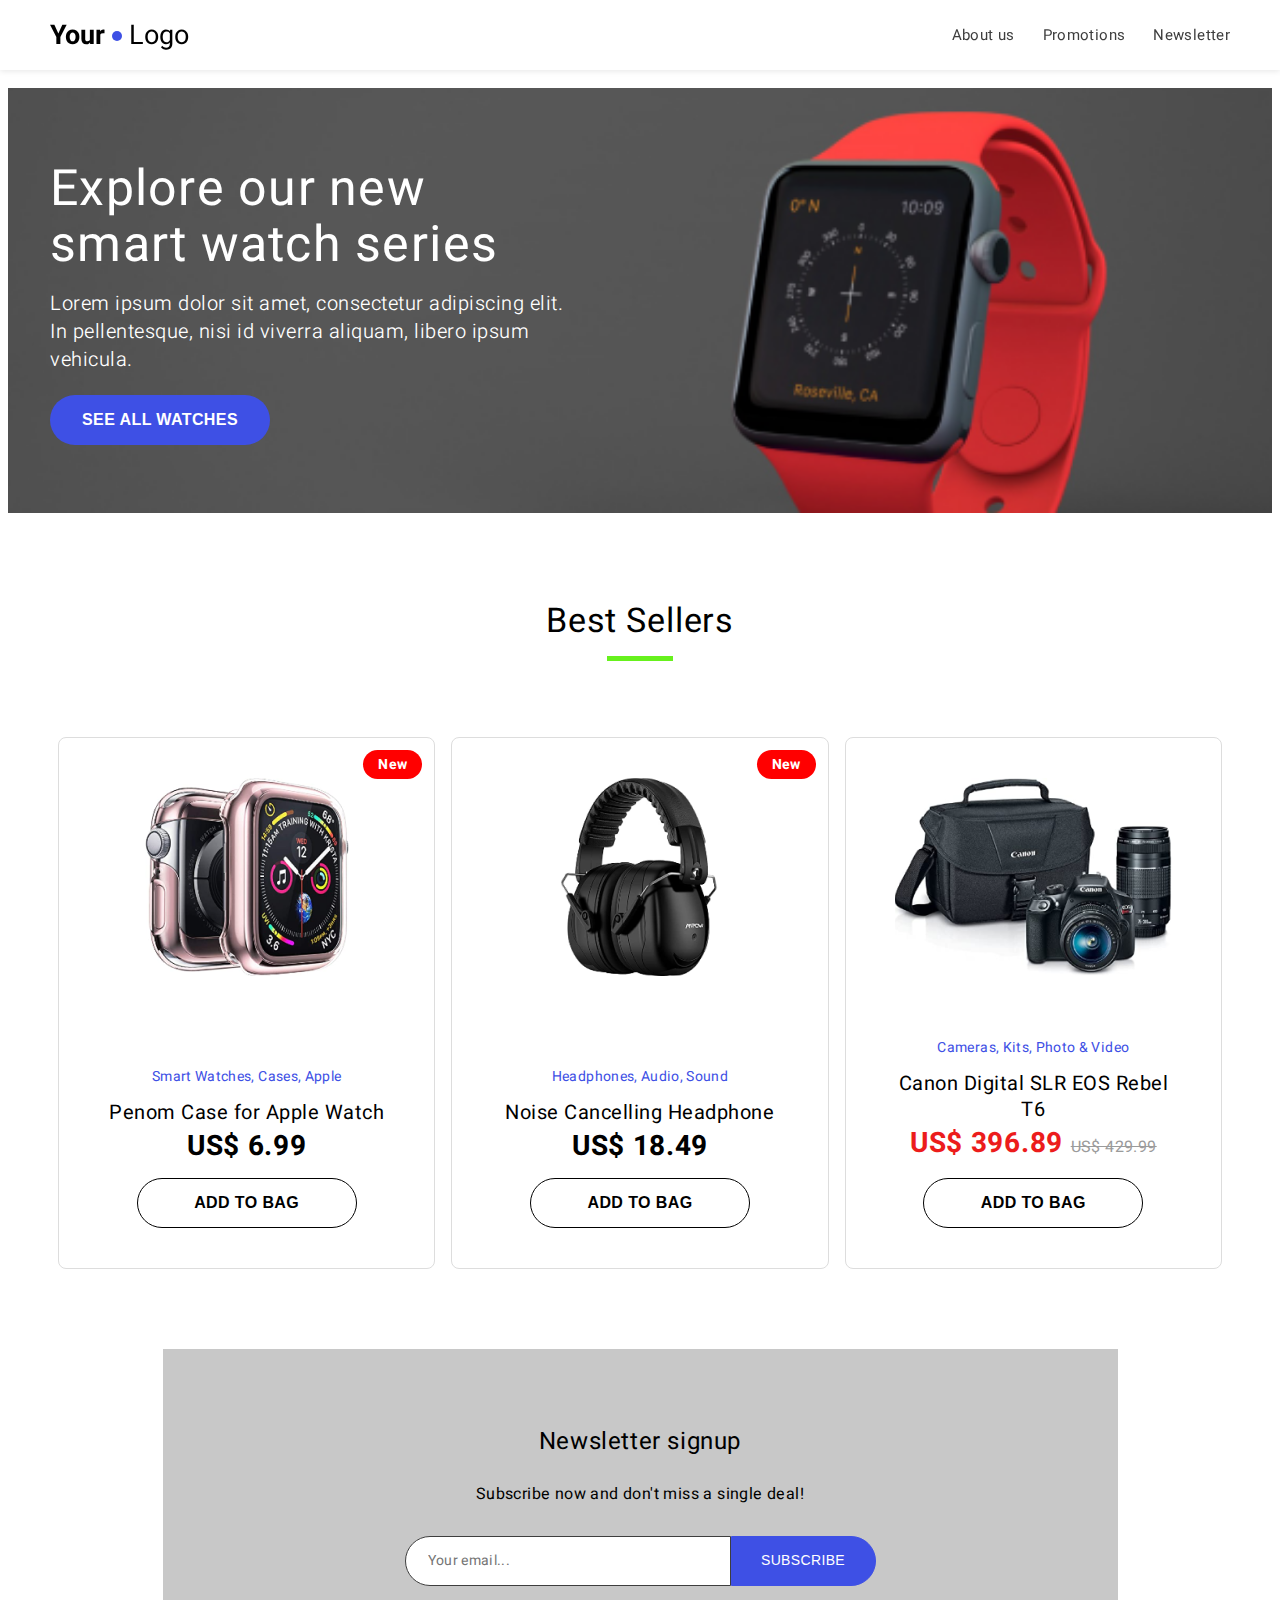
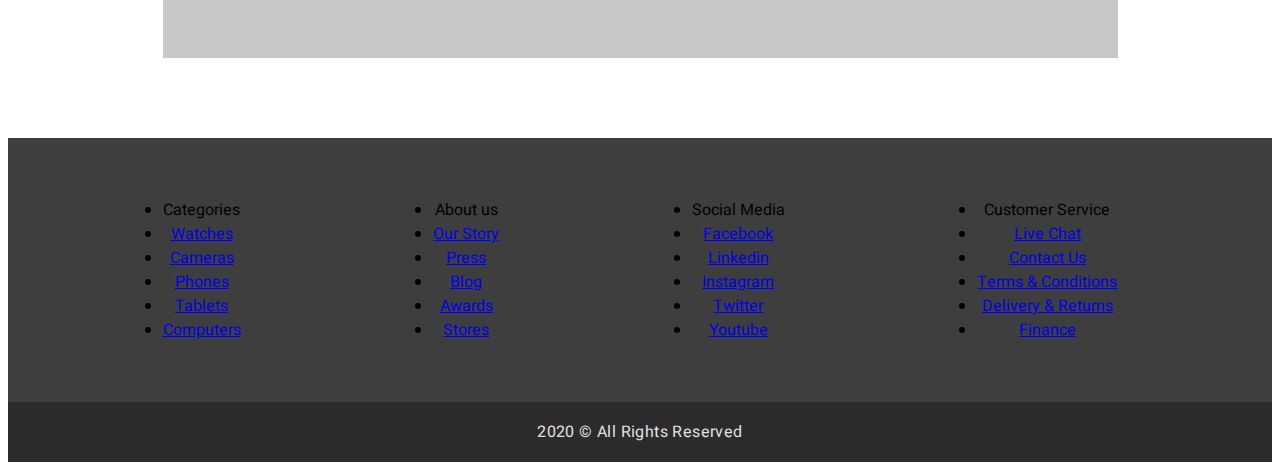
==== index.html @ 285c416f "container and its props added" ====
<!DOCTYPE html>

<html lang="en">

  <head>
    <meta charset="UTF-8">
    <meta name="viewport" content="width=device-width, initial-scale=1.0">
    <title> Home - Tech Shop </title>
    <link href="https://fonts.googleapis.com/css2?family=Heebo:wght@300;400;700&family=Nunito:wght@400;600&display=swap" rel="stylesheet">
    <link rel="stylesheet" href="style.css">
  </head>

  <body>
    <script src="main.js"></script>

    <header>
        <div class="container">
          <section class="logo"> 
            <strong>Your</strong>
            <span class="blue-dot"></span> 
            <span>Logo</span>
          </section>
          <nav>
            <ul>
              <li><a href="#">About us</a></li>
              <li><a href="#">Promotions</a></li>
              <li><a href="#">Newsletter</a></li>
            </ul>
          </nav>
        </div>
    </header>
    
    
    <section class="hero">
      <div class="hero-content">
        <div class="container">
          <h1>
            Explore our new smart watch series
          </h1>
  
          <p>
            Lorem ipsum dolor sit amet, consectetur adipiscing elit. In pellentesque, nisi id viverra 
            aliquam, libero ipsum vehicula.
          </p>

          <button>
            SEE ALL WATCHES
          </button>
        </div>

      </div>
      <img src="images/Hero_Large_Desktop.png" alt="hero image - smart watch">
    </section>

    <section class="best-sellers">
      
      <h2>
        Best Sellers
      </h2>

      <hr>

      <div class="product-slider">
        <div class="container">

          <div class="product new">
           <div class="product-picture">
             <img src="images/Watch_case.png" alt="product: Penom Case">
           </div>

           <div class="product-info">
            <h5 class="categories">Smart Watches, Cases, Apple</h5>
            <h4 class="title">Penom Case for Apple Watch</h4>
            <h3 class="price">
              <span>US$ 6.99</span>
            </h3>
            <button>ADD TO BAG</button>
           </div>
          </div>
  
          <div class="product new">
            <div class="product-picture">
              <img src="images/Headphone.png" alt="product: Noice Cancelling Headphone">
            </div>
 
            <div class="product-info">
             <h5 class="categories">Headphones, Audio, Sound</h5>
             <h4 class="title">Noise Cancelling Headphone</h4>
             <h3 class="price">
               <span>US$ 18.49</span>
             </h3>
             <button>ADD TO BAG</button>
            </div>
          </div>
  
          <div class="product">
            <div class="product-picture">
              <img src="images/Camera.png" alt="product:Canon Digital SLR EOS Rebel T6">
            </div>
 
            <div class="product-info">
             <h5 class="categories">Cameras, Kits, Photo & Video</h5>
             <h4 class="title">Canon Digital SLR EOS Rebel T6</h4>
             <h3 class="price">
               <span class="discounted-price">US$ 396.89</span>
               <span class="original-price">US$ 429.99</span> 
             </h3>
             <button>ADD TO BAG</button>
            </div>
          </div>
       
        </div>
      </div>
    </section>

    <section class="newsletter">
      <h3>Newsletter signup</h3>
      <p>Subscribe now and don't miss a single deal!</p>
      <form>
        <input type="email" name="email" placeholder="Your email...">
        <button type="submit">SUBSCRIBE</button>
      </form>
    </section>

    <footer>
      <div class="bottom-nav">
        <div class="container">
          <ul>
            <li class="list-title">Categories</li>
            <li><a href="#">Watches</a></li>
            <li><a href="#">Cameras</a></li>
            <li><a href="#">Phones</a></li>
            <li><a href="#">Tablets</a></li>
            <li><a href="#">Computers</a></li>            
          </ul>

          <ul>
            <li class="list-title">About us</li>
            <li><a href="#">Our Story</a></li>
            <li><a href="#">Press</a></li>
            <li><a href="#">Blog</a></li>
            <li><a href="#">Awards</a></li>
            <li><a href="#">Stores</a></li>            
          </ul>

          <ul>
            <li class="list-title">Social Media</li>
            <li><a href="#">Facebook</a></li>
            <li><a href="#">Linkedin</a></li>
            <li><a href="#">Instagram</a></li>
            <li><a href="#">Twitter</a></li>
            <li><a href="#">Youtube</a></li>            
          </ul>

          <ul>
            <li class="list-title">Customer Service</li>
            <li><a href="#">Live Chat</a></li>
            <li><a href="#">Contact Us</a></li>
            <li><a href="#">Terms & Conditions</a></li>
            <li><a href="#">Delivery & Returns</a></li>
            <li><a href="#">Finance</a></li>            
          </ul>
        </div>
      </div>

      <div class="copyright-text">
        2020 © All Rights Reserved
      </div>
    </footer>
  </body>

</html>
---- style.css ----
body{
    font-family: 'Heebo', sans-serif;
    padding-top: 80px;
}

ul{
    margin: 0;
    padding: 0;
}

.container{
    max-width: 1180px;
    margin:auto;
    padding: 0 16px;
}

header{
    background: var(--whight, #FFF);
    box-shadow: 0px 1px 6px 0px rgba(0, 0, 0, 0.10);
    height: 70px;
    position: fixed;
    top: 0;
    left: 0;
    width: 100%;
    z-index: 1;
}

header .container{
    display: flex;
    align-items: center;
    justify-content: space-between;
    height: 100%
}

header .logo{
    display: inline-block;
    font-size: 27px;
}

header .logo .blue-dot{
    width: 10px;
    height: 10px;
    background-color: #3E50E5;
    display: inline-block;
    vertical-align: middle;
    border-radius: 6px;
}

header nav{
    display: inline-block;

}

header nav ul li{
    display: inline-block;
}

header nav ul li a{
    color: var(--gray, #3E3E3E);
    font-size: 15px;
    letter-spacing: 0.37px;
    margin-right: 24px;
    text-decoration: none;
}

header nav ul li:last-of-type a{
    margin-right: 0;
} 

section.hero{
    position: relative;  
}

.hero-content{
    position: absolute;
    top: 0;
    left: 0;
    width:100%;
    height:100%;
    z-index: 0;
}

.hero-content .container{
    display: flex;
    flex-direction: column;
    justify-content: center;
    height: 100%;
}

.hero-content h1{
    max-width: 495px;
    color: #FFFFFF;
    font-size: 50px;
    letter-spacing: 1.25px;
    line-height: 56px;
    margin-bottom: 16px;
    margin-top: 0;
    font-weight: normal;
}

.hero-content p{
    max-width: 518px;
    color: var(--whight, #FFF);
    font-weight: 300;
    font-size: 20px;
    letter-spacing: 0.5px;
    line-height: 28px;
    margin-bottom: 21px;
    margin-top: 0;
}

.hero-content button{
    width: 220px;
    height: 50px;
    border-radius: 92px;
    background: var(--blue, #3E50E5);
    border: none;
    color: var(--whight, #FFF);
    font-size: 16px;
    font-weight: 700;
    letter-spacing: 0.4px;
    line-height: 24px; 
    text-align: center;
    max-width: 100%;
}    

section.hero img{
    width: 100%;
    height: auto;
}

section.best-sellers{
    padding-top: 80px;
}

section.best-sellers h2{
    text-align: center;
    font-size: 34px;
    letter-spacing: 0.85px;
    line-height: 42px;
    font-weight: normal;
    margin: 0 0 14px 0;
}

section.best-sellers hr{
    border: none;
    border-top: 5px solid #67F11D;
    width: 66px;
   }

section.best-sellers .container{
    display: flex;
    justify-content: space-around;
    padding: 0 8px;
}

section.best-sellers .product-slider{
    margin-top: 76px;
}

section.best-sellers .product-slider .product{
    border-radius: 8px;
    border: 1px solid #DDD;
    width: 33%;
    text-align: center;
    padding: 40px;
    margin:0 8px;
    position: relative;
    display: flex;
    flex-direction: column;
    justify-content: space-between;
}

section.best-sellers .product-slider .product.new::before{
    content: "New";
    position: absolute;
    top: 12px;
    right: 12px;
    background-color: red;
    color: var(--whight, #FFF);
    font-size: 14px;
    font-weight: 700;
    letter-spacing: 0.35px;
    line-height: 21px;
    text-align: center;
    border-radius: 16px;
    padding: 4px 15px;
}

section.best-sellers .product-slider .product .product-info{
    margin-top: 50px;
}

section.best-sellers .product-slider .product .product-info .categories{
    color: var(--blue, #3E50E5);
    font-weight: normal;
    font-size: 14px;
    letter-spacing: 0.35px;
    line-height: 30px;
    margin-bottom: 8px;
    margin-top: 0;
} 

section.best-sellers .product-slider .product .product-info .title{
    font-size: 20px;
    letter-spacing: 0.5px;
    line-height: 26px;
    font-weight: normal;
    margin-bottom: 6px;
    margin-top: 0;       
}

section.best-sellers .product-slider .product .product-info .price{
    font-size: 28px;
    font-weight: bold;
    letter-spacing: 0.7px;
    line-height: 30px;
    margin-bottom: 16px;
    margin-top: 0; 
}

section.best-sellers .product-slider .product .product-info .price .discounted-price{
    color: var(--red, #EC1C1C);
}

section.best-sellers .product-slider .product .product-info .price .original-price{
    color: #9B9B9B;
    font-weight: normal;
    font-size: 16px;
    letter-spacing: 0.4px;
    line-height: 30px;
    text-decoration: line-through;
}
      
section.best-sellers .product-slider .product .product-info button{
    height: 50px;   
    width: 220px;
    border-radius: 220px;
    border: 1px solid var(--black, #000);
    font-size: 16px;
    font-weight: 700;
    letter-spacing: 0.4px;
    line-height: 24px;
    background-color: white;
}  

section.newsletter{
    background: var(--lightgray, #C8C8C8);
    max-width: 955px;
    text-align: center;
    margin: 80px auto;
    padding: 72px 0;
}

section.newsletter h3{
    font-size: 24px;
    letter-spacing: 0.6px;
    line-height: 42px;
    font-weight: normal;
    margin-top: 0;
    margin-bottom: 10px; 
}

section.newsletter p{
    font-size: 16px;
    letter-spacing: 0.4px;
    line-height: 42px;
    margin-top: 0;
    margin-bottom: 21px; 
}

section.newsletter form{
    display: flex;
    justify-content: center;
}

section.newsletter form input{
    width: 326px;
    height: 50px;
    max-width: 80%;
    box-sizing: border-box;
    border-radius: 60px 0 0 60px;
    border: 1px solid #3E3E3E;
    color: var(--gray, #3E3E3E);
    font-family: Heebo;
    font-size: 14px;
    letter-spacing: 0.35px;
    line-height: 21px; /* 150% */
    padding-left: 22px;
}

section.newsletter form button{
    width: 145px;
    height: 50px;
    max-width: 20%;
    box-sizing: border-box;
    border-radius: 0 60px 60px 0;
    background: var(--blue, #3E50E5);
    border: 1px solid #3E50E5;
    color: var(--whight, #FFF);
    font-size: 14px;
    line-height: 21px; /* 150% */
    text-transform: uppercase;
    letter-spacing: 0.35px;
}

footer{
    text-align: center;
}

footer .bottom-nav{
    padding: 60px 0;
    background: var(--gray, #3E3E3E);
}

footer .bottom-nav .container{
    max-width: 955px;
    display: flex;
    justify-content: space-between;
}

footer .copyright-text{
    background: #2B2B2B;
    color: #E0E0E0;
    height: 60px;
    display: flex;
    align-items: center;
    justify-content: center;
    font-size: 16px;
    line-height: 22px;
    letter-spacing: 0.4px;
}
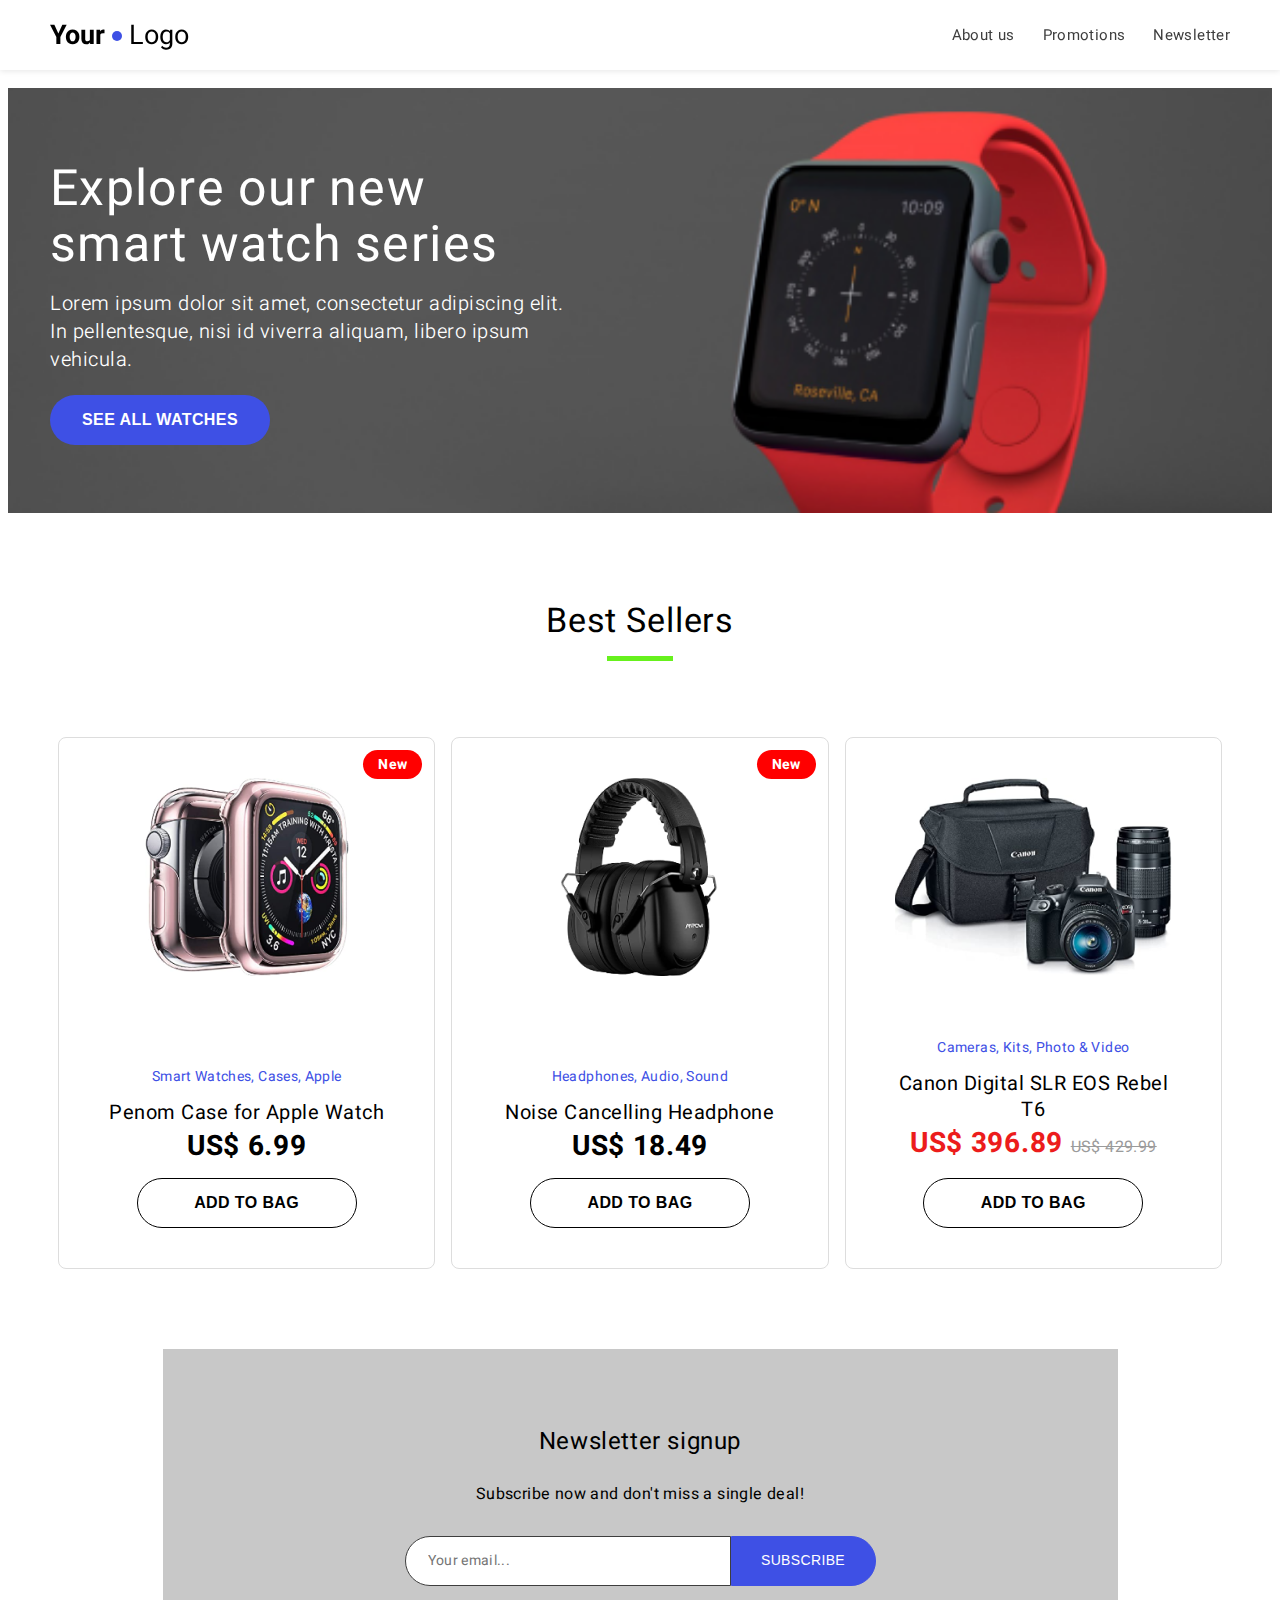
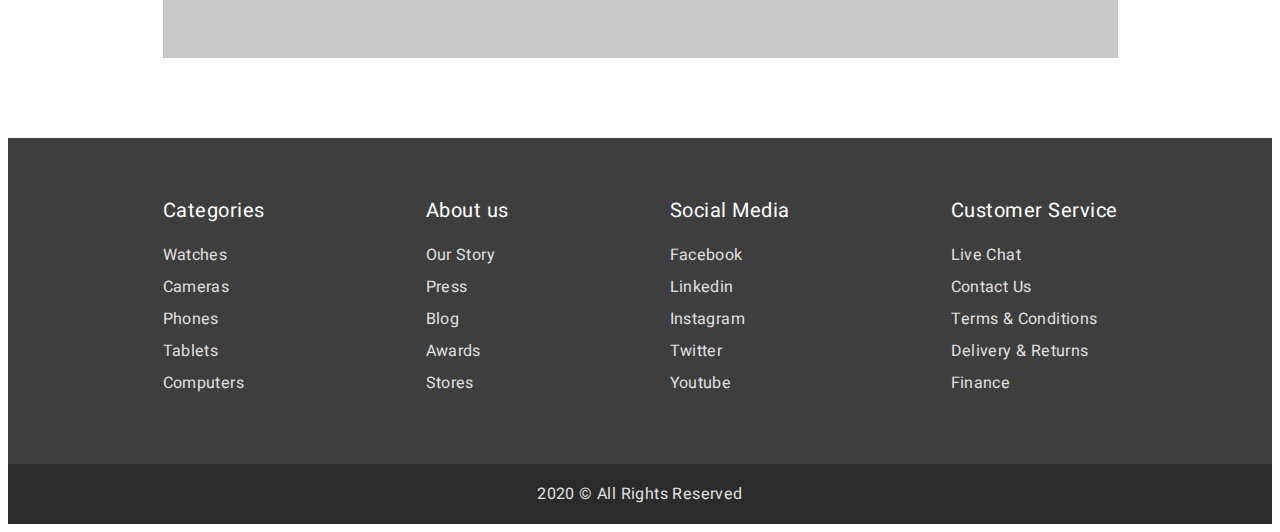
==== commit 57662f47: "html copyright entities added" ====
--- a/index.html
+++ b/index.html
@@ -164,7 +164,7 @@
       </div>
 
       <div class="copyright-text">
-        2020 © All Rights Reserved
+        2020 &copy; All Rights Reserved
       </div>
     </footer>
   </body>
--- a/style.css
+++ b/style.css
@@ -304,8 +304,8 @@
     letter-spacing: 0.35px;
 }
 
-footer{
-    text-align: center;
+footer .bottom-nav .container ul{
+    list-style: none;
 }
 
 footer .bottom-nav{
@@ -317,6 +317,27 @@
     max-width: 955px;
     display: flex;
     justify-content: space-between;
+}
+
+footer .bottom-nav .container ul li.list-title{
+    font-size: 20px;
+    font-weight: 400;
+    letter-spacing: 0.5px;
+    line-height: 26px;
+    color: var(--whight, #FFF);
+    margin-top: 0;
+    margin-bottom: 20px;    
+}
+
+footer .bottom-nav .container ul li a{
+    color: #E0E0E0;
+    font-size: 16px;
+    letter-spacing: 0.4px;
+    line-height: 22px;
+    margin-top: 0;
+    margin-bottom: 10px;
+    text-decoration: none;
+    display: block;
 }
 
 footer .copyright-text{
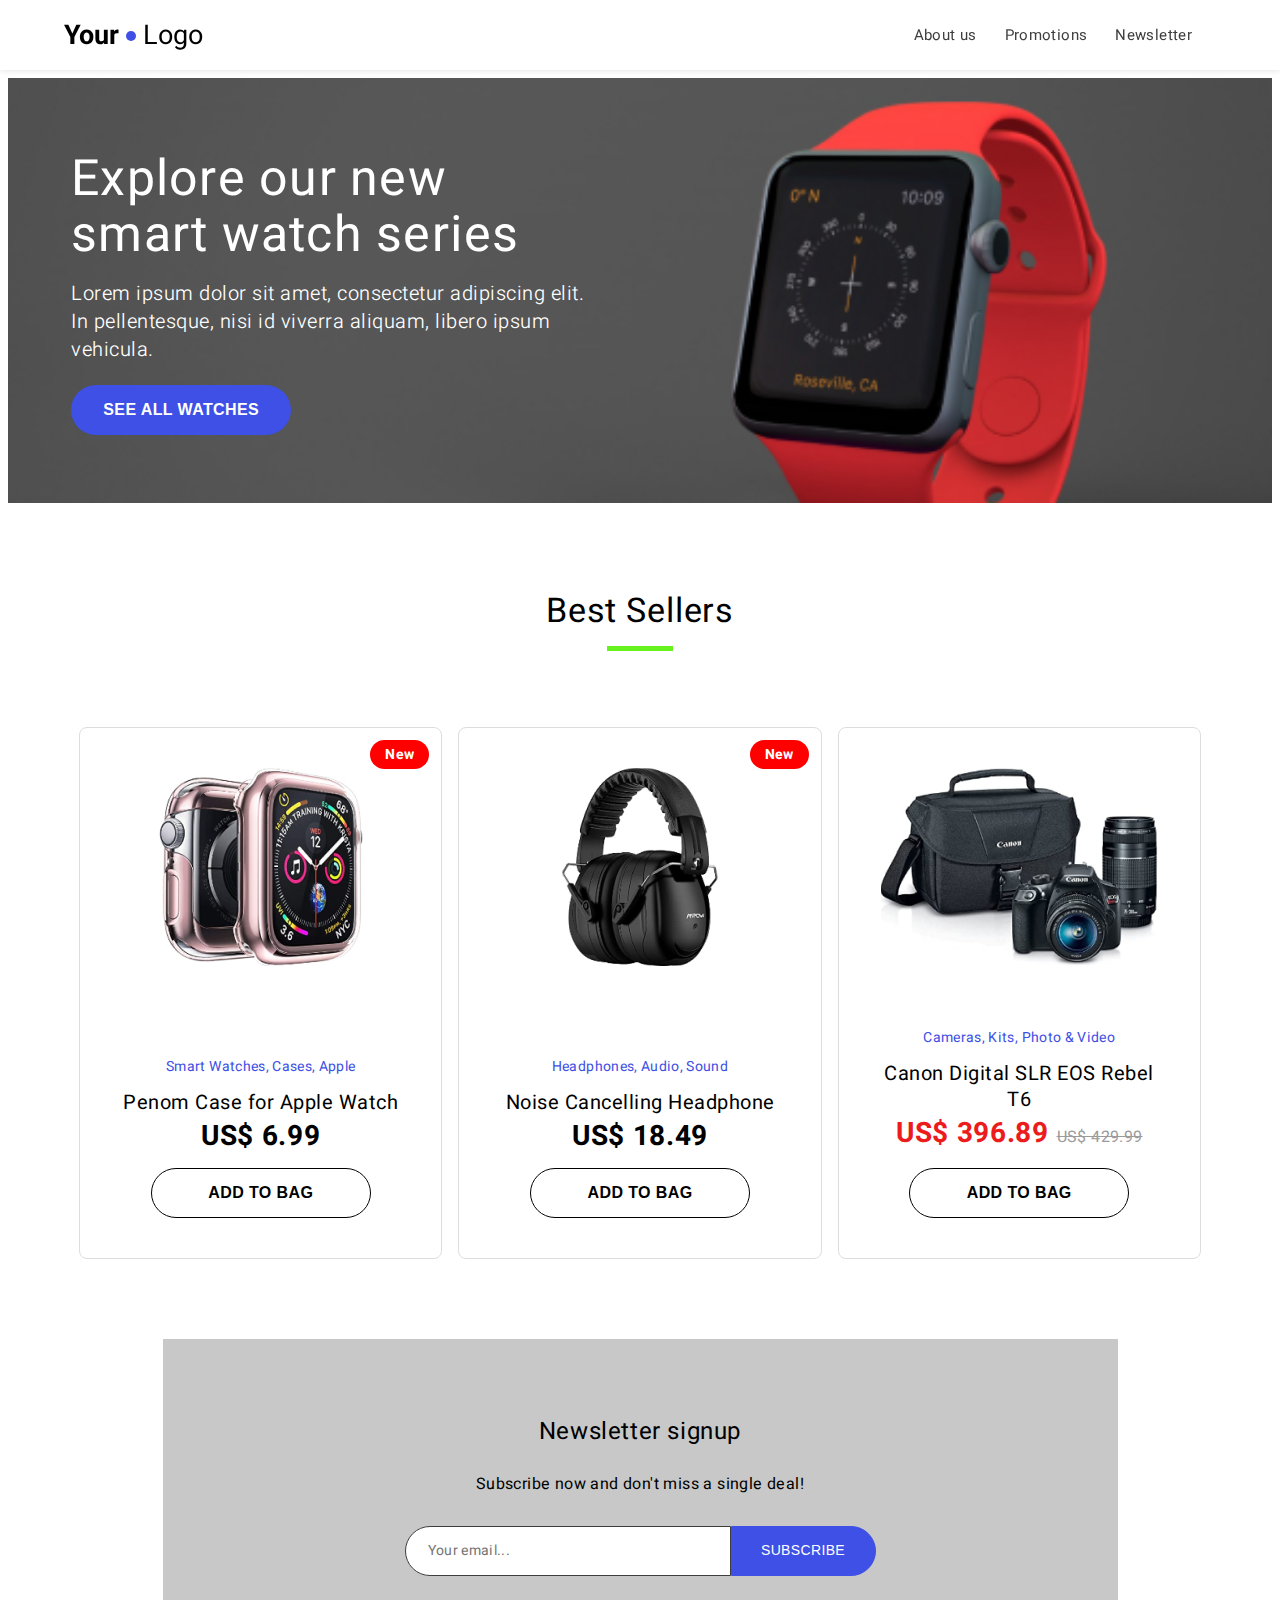
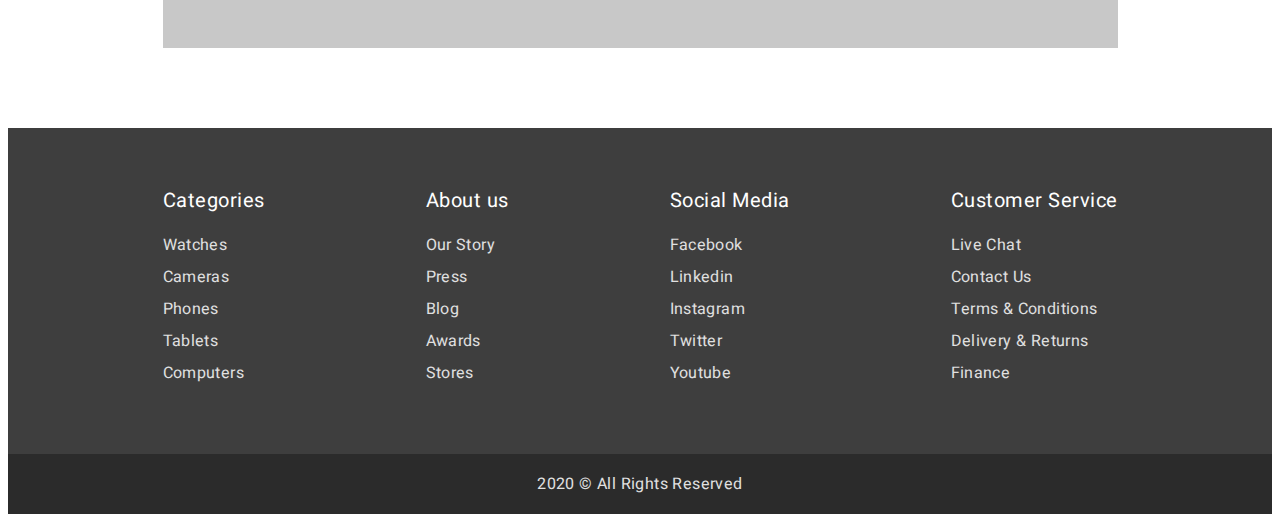
==== commit 1df42656: "header for tablet-size media queries added" ====
--- a/index.html
+++ b/index.html
@@ -25,6 +25,7 @@
               <li><a href="#">About us</a></li>
               <li><a href="#">Promotions</a></li>
               <li><a href="#">Newsletter</a></li>
+              <li class="menu_icon"><img src="images/menu_icon.png" alt="menu icon"></li>
             </ul>
           </nav>
         </div>
--- a/style.css
+++ b/style.css
@@ -9,7 +9,8 @@
 }
 
 .container{
-    max-width: 1180px;
+    width: 1440px;
+    max-width: 90%;
     margin:auto;
     padding: 0 16px;
 }
@@ -17,7 +18,7 @@
 header{
     background: var(--whight, #FFF);
     box-shadow: 0px 1px 6px 0px rgba(0, 0, 0, 0.10);
-    height: 70px;
+    height: 80px;
     position: fixed;
     top: 0;
     left: 0;
@@ -55,12 +56,24 @@
     display: inline-block;
 }
 
+header nav ul li.menu_icon{
+    display: none;
+}
+
+header nav ul li.menu_icon img{
+    vertical-align: middle;
+}
+
 header nav ul li a{
     color: var(--gray, #3E3E3E);
     font-size: 15px;
     letter-spacing: 0.37px;
     margin-right: 24px;
     text-decoration: none;
+}
+
+header nav ul li a:hover{
+    color:#3E50E5
 }
 
 header nav ul li:last-of-type a{
@@ -122,7 +135,14 @@
     line-height: 24px; 
     text-align: center;
     max-width: 100%;
+    cursor: pointer;
 }    
+
+.hero-content button:hover{
+    color:#3E50E5;
+    background-color: #FFF;
+    background: 1px solid #3E50E5;
+}
 
 section.hero img{
     width: 100%;
@@ -244,6 +264,13 @@
     background-color: white;
 }  
 
+section.best-sellers .product-slider .product:hover .product-info button{
+    background-color: #3E50E5;
+    color: white;
+    border: 1px solid #3E50E5;
+    cursor: pointer;
+}
+
 section.newsletter{
     background: var(--lightgray, #C8C8C8);
     max-width: 955px;
@@ -304,6 +331,13 @@
     letter-spacing: 0.35px;
 }
 
+section.newsletter form button:hover{
+    background-color: #FFF;
+    color: #3E50E5;
+    border: 1px solid #3E3E3E;
+    cursor: pointer;
+}
+
 footer .bottom-nav .container ul{
     list-style: none;
 }
@@ -340,6 +374,10 @@
     display: block;
 }
 
+footer .bottom-nav .container ul li a:hover{
+    color: #3E50E5
+}
+
 footer .copyright-text{
     background: #2B2B2B;
     color: #E0E0E0;
@@ -350,4 +388,58 @@
     font-size: 16px;
     line-height: 22px;
     letter-spacing: 0.4px;
-}+}
+
+
+/*************************************
+********* CSS MEDIA QUERIES **********
+*************************************/
+
+
+/* Start of Design for Small Desktops */
+   @media screen and (max-width: 1440px) {
+        .container{
+            width: 1180px;
+            max-width: 90%;        
+        }
+
+        header{
+            height: 70px;
+        }
+
+        body{
+            padding-top: 70px;
+        }
+   }
+/* End of Design for Small Desktops */
+
+
+/* Start of Design for Tablets */
+@media screen and (max-width: 960px) {
+    .container{       
+        max-width: 92%;        
+    }
+
+    header nav ul li{
+        display: none;
+    }
+    
+    header nav ul li.menu_icon{
+        display: inline-block;
+    }
+
+    header .logo{      
+        font-size: 24px;
+    }
+   
+}
+/* End of Design for Tablets */
+
+
+/* Start of Design for Mobile Phones */
+@media screen and (max-width: 576px) {
+    .container{       
+        max-width: 92%;        
+    }
+}
+/* End of Design for Mobile Phones */
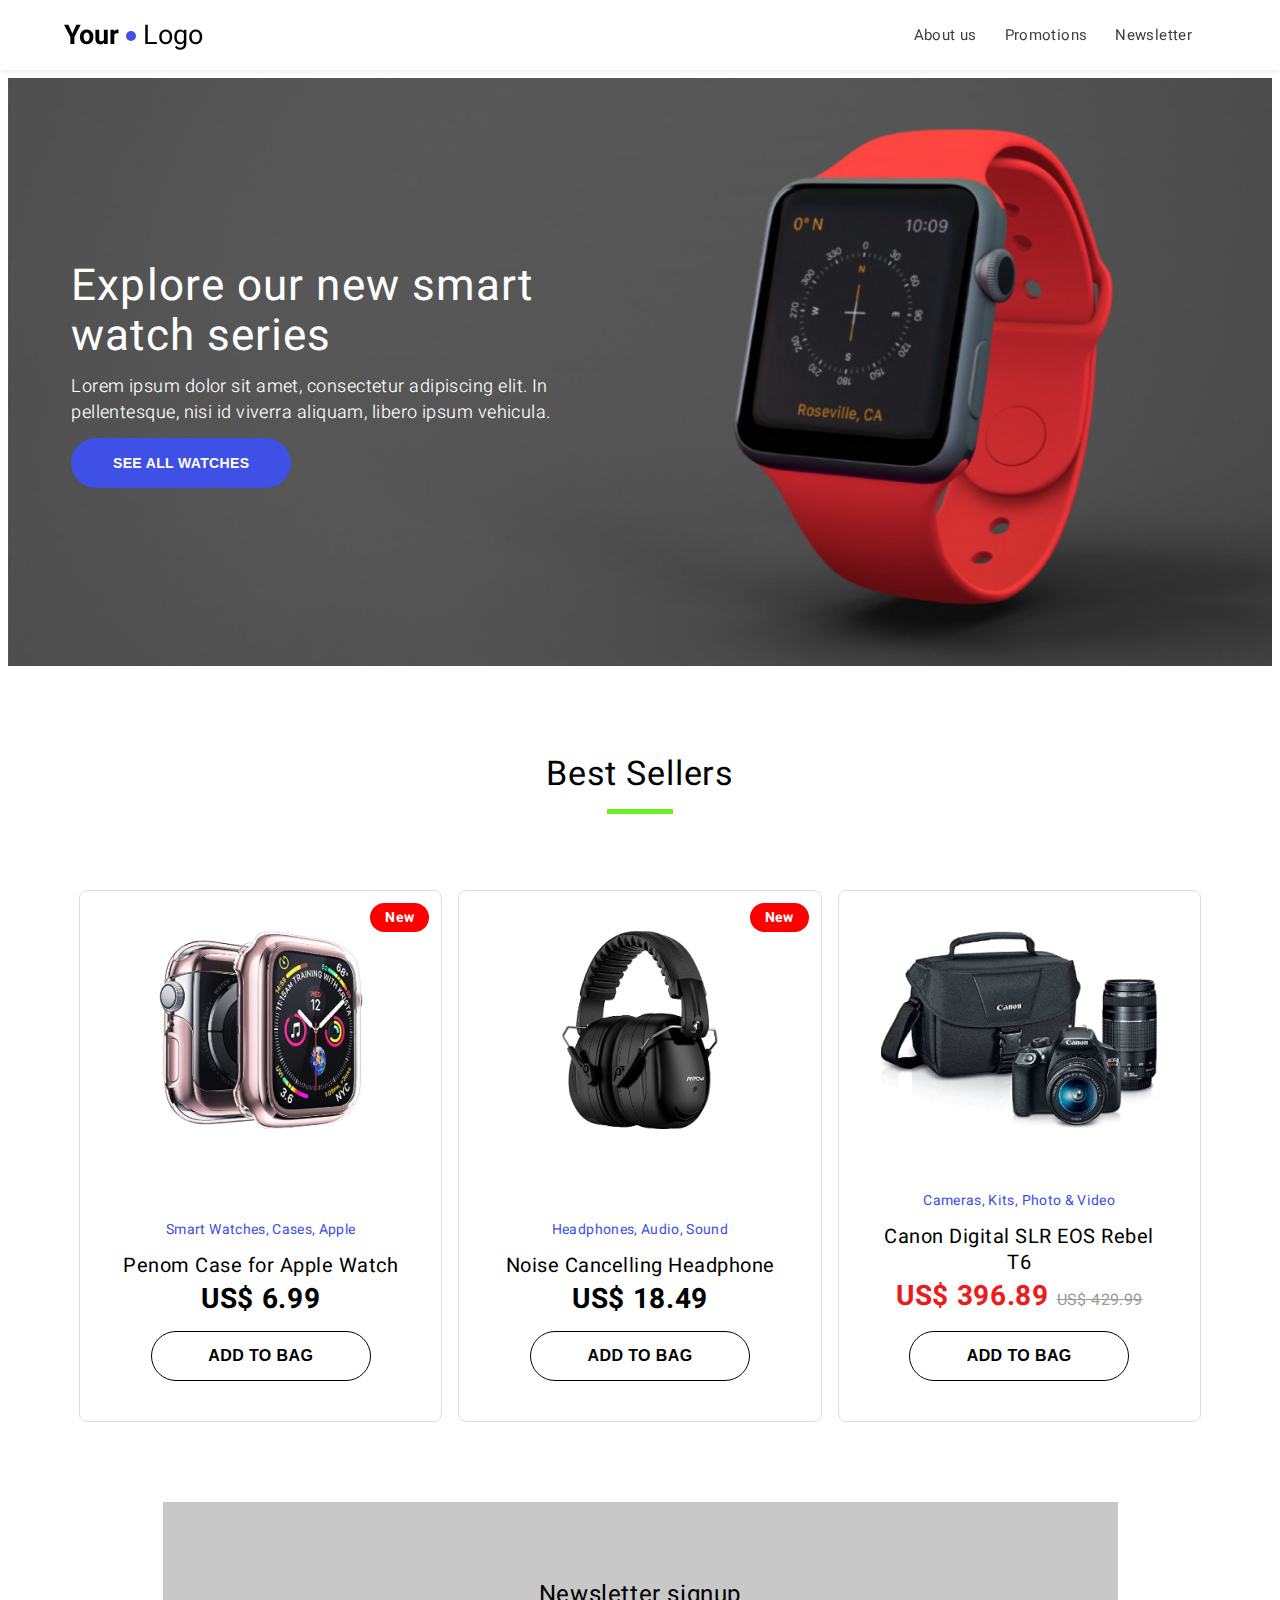
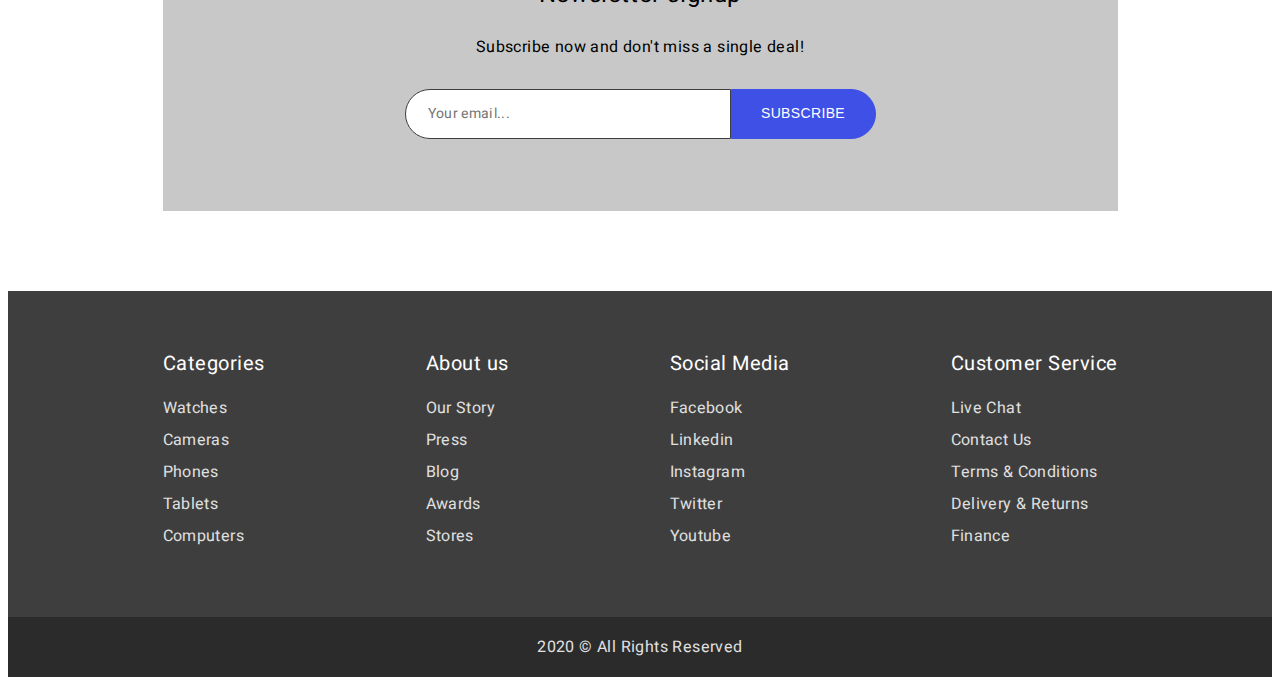
==== commit 1d94bc9e: "with picture element different photos added to different screen sizes" ====
--- a/index.html
+++ b/index.html
@@ -33,6 +33,13 @@
     
     
     <section class="hero">
+      <picture>
+        <source media="(max-width: 576px)" srcset="images/Hero_Mobile.jpg">
+        <source media="(max-width: 960px)" srcset="images/Hero_Tablet.jpg">
+        <source media="(max-width: 1440px)" srcset="images/Hero_Desktop.jpg">
+        <img src="images/Hero_Large_Desktop.png" alt="hero image - smart watch">
+      </picture>
+
       <div class="hero-content">
         <div class="container">
           <h1>
@@ -50,7 +57,7 @@
         </div>
 
       </div>
-      <img src="images/Hero_Large_Desktop.png" alt="hero image - smart watch">
+      
     </section>
 
     <section class="best-sellers">
--- a/style.css
+++ b/style.css
@@ -410,6 +410,26 @@
         body{
             padding-top: 70px;
         }
+
+        .hero-content h1{            
+            font-size: 44px;
+            letter-spacing: 1.1px;
+            line-height: 50px;
+            margin-bottom: 12px;           
+        }
+        
+        .hero-content p{ 
+            font-size: 18px;
+            letter-spacing: 0.45px;
+            line-height: 26px;
+            margin-bottom: 12px;       
+        }
+        
+        .hero-content button{         
+            font-size: 14px;         
+            letter-spacing: 0.35px;
+            line-height: 21px;          
+        }    
    }
 /* End of Design for Small Desktops */
 
@@ -431,6 +451,27 @@
     header .logo{      
         font-size: 24px;
     }
+
+    .hero-content h1{            
+        font-size: 40px;
+        letter-spacing: 1px;
+        line-height: 46px;
+                 
+    }
+    
+    .hero-content p{ 
+        font-size: 16px;
+        letter-spacing: 0.4px;
+        line-height: 24px;
+             
+    }
+    
+    .hero-content button{  
+        font-size: 14px;  
+        letter-spacing: 0.35px;
+        line-height: 21px;
+        width: 196px; 
+    }  
    
 }
 /* End of Design for Tablets */
@@ -441,5 +482,46 @@
     .container{       
         max-width: 92%;        
     }
+
+    header .logo{      
+        font-size: 18px;
+    }
+
+    header .logo .blue-dot{
+        width: 7px;
+        height: 7px;
+    }
+
+    header nav ul li.menu_icon{
+        width: 24px;
+        height: auto;
+    }
+
+    .hero-content{
+        position: static;
+    }
+    
+    .hero-content h1{            
+        color: var(--black, #000);
+        font-size: 32px;
+        letter-spacing: 0.8px;
+        line-height: 38px;
+        text-align: center;
+        margin-bottom: 32px; 
+        margin-top: 27px;          
+    }
+    
+    .hero-content p{ 
+       display: none;     
+    }
+    
+    .hero-content button{         
+        font-size: 14px;         
+        letter-spacing: 0.35px;
+        line-height: 21px;   
+        width: 196px;
+        margin: auto;       
+    } 
+   
 }
 /* End of Design for Mobile Phones */
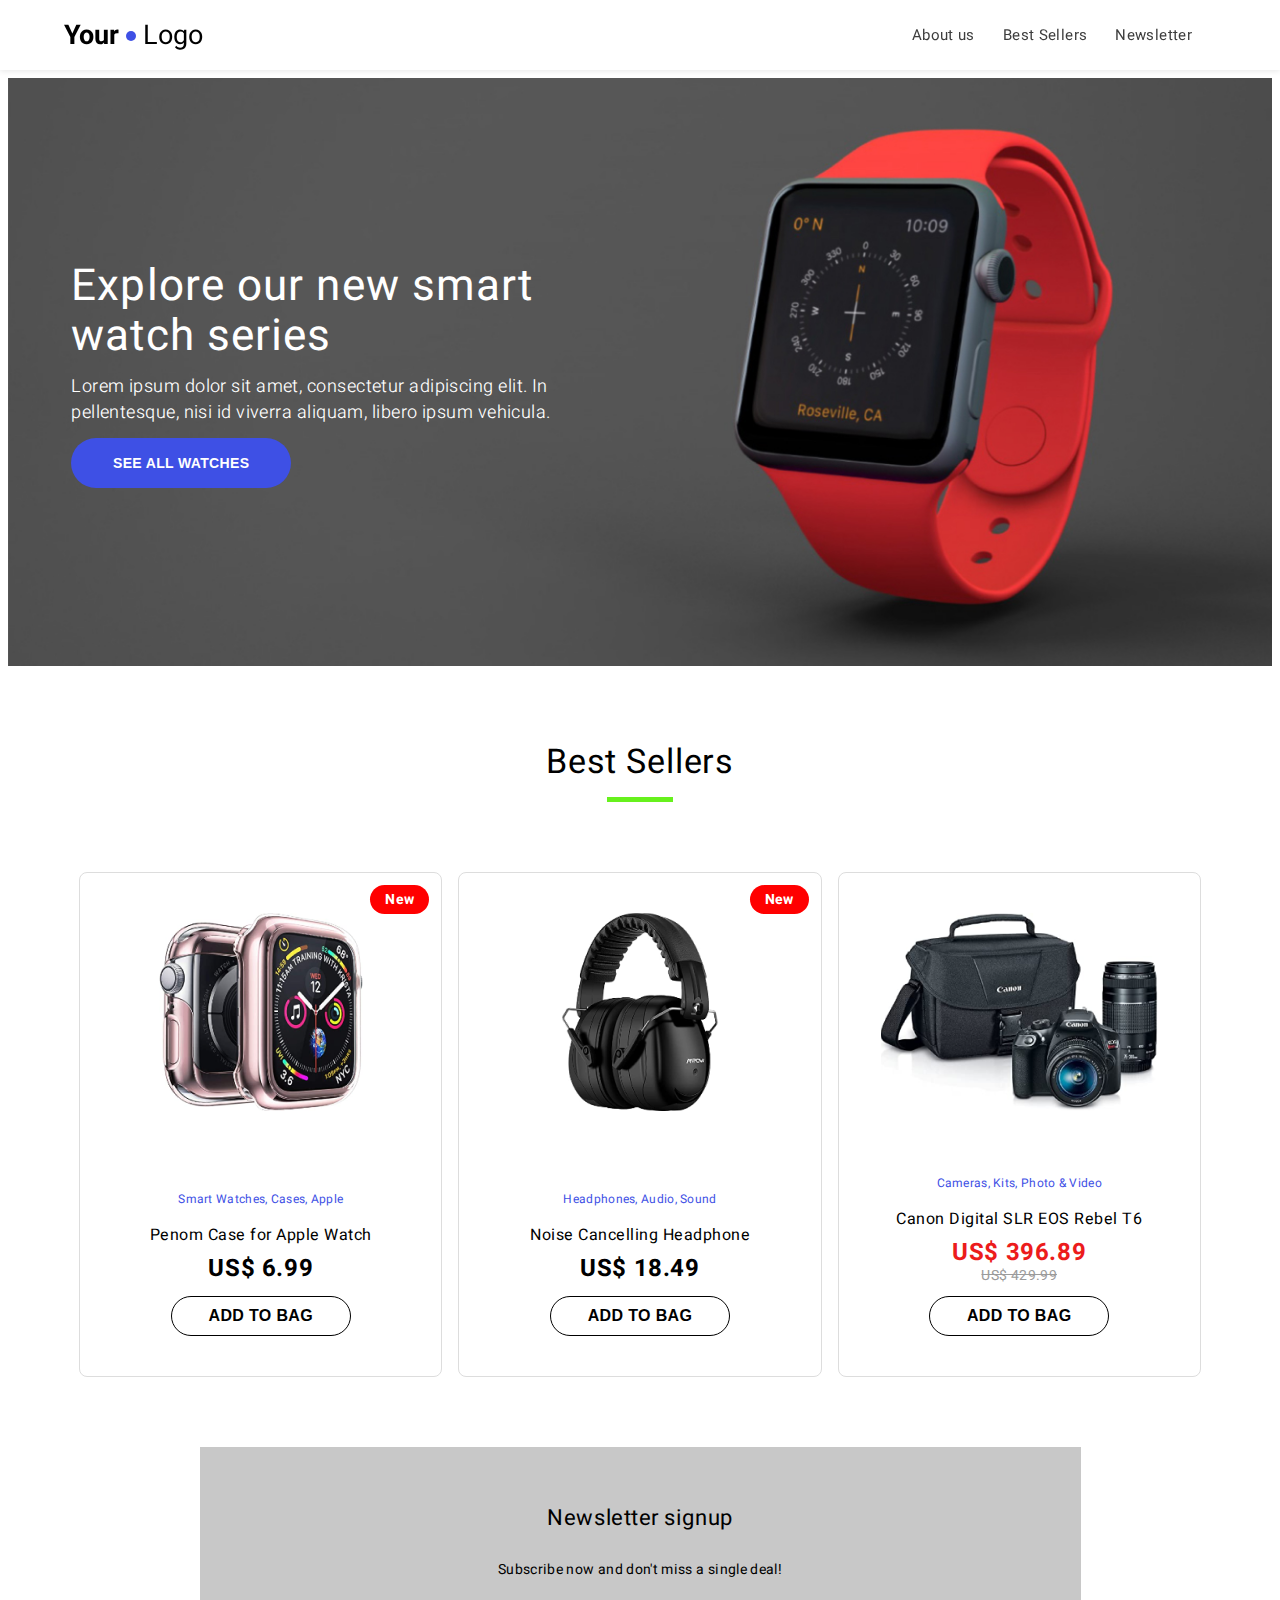
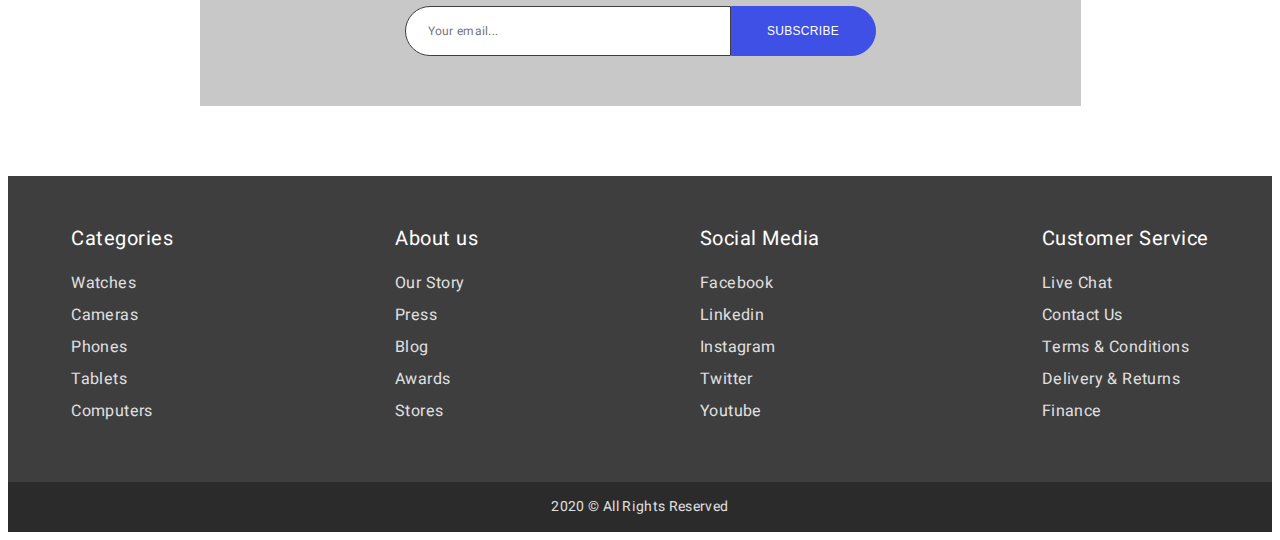
==== commit c89b182f: "internal links added" ====
--- a/index.html
+++ b/index.html
@@ -15,19 +15,24 @@
 
     <header>
         <div class="container">
+          
           <section class="logo"> 
-            <strong>Your</strong>
-            <span class="blue-dot"></span> 
-            <span>Logo</span>
+            <a href="index.html">
+              <strong>Your</strong>
+              <span class="blue-dot"></span> 
+              <span>Logo</span>
+            </a>
           </section>
+          
           <nav>
             <ul>
-              <li><a href="#">About us</a></li>
-              <li><a href="#">Promotions</a></li>
-              <li><a href="#">Newsletter</a></li>
+              <li><a href="about.html">About us</a></li>
+              <li><a href="index.html#best-sellers-section">Best Sellers</a></li>
+              <li><a href="index.html#newlsetter-section">Newsletter</a></li>
               <li class="menu_icon"><img src="images/menu_icon.png" alt="menu icon"></li>
             </ul>
           </nav>
+
         </div>
     </header>
     
@@ -60,7 +65,7 @@
       
     </section>
 
-    <section class="best-sellers">
+    <section class="best-sellers" id="best-sellers-section">
       
       <h2>
         Best Sellers
@@ -121,7 +126,7 @@
       </div>
     </section>
 
-    <section class="newsletter">
+    <section class="newsletter" id="newlsetter-section">
       <h3>Newsletter signup</h3>
       <p>Subscribe now and don't miss a single deal!</p>
       <form>
--- a/style.css
+++ b/style.css
@@ -36,6 +36,11 @@
 header .logo{
     display: inline-block;
     font-size: 27px;
+}
+
+header .logo a{
+    text-decoration: none;
+    color: black;
 }
 
 header .logo .blue-dot{
@@ -262,6 +267,7 @@
     letter-spacing: 0.4px;
     line-height: 24px;
     background-color: white;
+    cursor: pointer;
 }  
 
 section.best-sellers .product-slider .product:hover .product-info button{
@@ -430,6 +436,117 @@
             letter-spacing: 0.35px;
             line-height: 21px;          
         }    
+
+        section.best-sellers {
+            padding-top: 70px;
+        }
+        
+        section.best-sellers h2 {
+            line-height: 38px;
+            margin: 0 0 16px 0;
+        }
+    
+        section.best-sellers .product-slider {
+            margin-top: 70px;
+        }
+        
+        
+        section.best-sellers .product-slider .product .product-info .categories {
+            font-size: 12px;
+            letter-spacing: 0.3px;
+            line-height: 30px;
+    
+        }
+        
+        section.best-sellers .product-slider .product .product-info .title {
+            font-size: 16px;
+            letter-spacing: 0.5px;
+            line-height: 26px;
+            
+        }
+        
+        section.best-sellers .product-slider .product .product-info .price {
+            font-size: 24px;
+            font-weight: 700;
+            letter-spacing: 0.6px;
+            margin-bottom: 12px;
+        }
+        
+        section.best-sellers .product-slider .product .product-info .price .original-price {
+            font-size: 14px;
+            letter-spacing: 0.35px;
+            line-height: 30px;
+            display: block;
+            line-height: 16px;
+        }
+        
+        section.best-sellers .product-slider .product .product-info button {
+            height: 40px;
+            width: 180px;
+            letter-spacing: 0.35px;
+            line-height: 21px;
+        }
+
+        section.newsletter {
+            width: 881px;
+            max-width: 100%;
+            padding: 50px 0;
+            margin: 70px auto;
+        }
+        
+        section.newsletter h3 {
+            font-size: 22px;
+            letter-spacing: 0.55px;
+            line-height: 42px;
+        }
+        
+        section.newsletter p {
+            font-size: 14px;
+            letter-spacing: 0.35px;
+            line-height: 42px;
+            margin-bottom: 15px;
+        }
+        
+        section.newsletter form input {
+            font-size: 12px;
+            letter-spacing: 0.3px;
+            line-height: 18px;
+        }
+        
+        section.newsletter form button {
+            font-size: 12px;
+            letter-spacing: 0.3px;
+            line-height: 18px;
+        }
+
+        footer .bottom-nav {
+            padding: 50px 0;
+        }
+        
+        footer .bottom-nav .container {
+            max-width: 90%;
+        }
+        
+        footer .bottom-nav ul li a {
+            font-size: 14px;
+            letter-spacing: 0.35px;
+            line-height: 22px;
+        }
+        
+        footer .bottom-nav ul li.list-title {
+            font-size: 16px;
+            letter-spacing: 0.5px;
+            line-height: 26px;
+            margin-bottom: 12px;
+        }
+        
+        footer .copyright-text {
+            height: 50px;
+            font-size: 14px;
+            letter-spacing: 0.35px;
+            line-height: 22px;
+            text-align: center;
+        }
    }
 /* End of Design for Small Desktops */
 
@@ -472,7 +589,102 @@
         line-height: 21px;
         width: 196px; 
     }  
-   
+
+    section.best-sellers {
+        padding-top: 50px;
+    }
+
+    section.best-sellers .container{
+       flex-wrap: wrap;
+       justify-content: center;
+    }
+
+    
+    section.best-sellers h2 {
+        font-size: 28px;
+        letter-spacing: 0.7px;
+        line-height: 38px;
+        margin: 0 0 12px 0;
+    }
+
+    section.best-sellers .product-slider {
+        margin-top: 48px;
+    }
+
+    section.best-sellers .product-slider .product{
+        min-width: 200px;
+        margin: 17px 8px;
+    }
+    
+    section.best-sellers .product-slider .product .product-info .categories {
+        font-size: 12px;
+        letter-spacing: 0.3px;
+        line-height: 30px;
+        margin-bottom: 5px;
+    }
+    
+    section.best-sellers .product-slider .product .product-info .title {
+        font-size: 13px;
+        letter-spacing: 0.5px;
+        line-height: 18px;
+        margin-bottom: 8px;
+    }
+    
+    section.best-sellers .product-slider .product .product-info .price {
+        font-size: 16px;
+        letter-spacing: 0.4px;
+        line-height: 30px;
+    }
+    
+    section.best-sellers .product-slider .product .product-info .price .original-price {
+        font-size: 9px;
+        letter-spacing: 0.23px;
+        line-height: 30px;
+        display: block;
+        line-height: 14px;
+    }
+    
+    section.best-sellers .product-slider .product .product-info button {
+        height: 36px;
+        width: 193px;
+        font-size: 12px;
+        letter-spacing: 0.3px;
+        line-height: 18px;
+    }
+
+    section.best-sellers .product-slider .product.new::before {
+        font-size: 11px;
+        font-weight: 700;
+        letter-spacing: 0.27px;
+        padding: 0px 12px;
+    }
+
+    section.newsletter {
+        width: 100%;
+        max-width: 100%;
+        padding: 50px 0;
+        margin: 50px auto;
+    }
+    
+    section.newsletter h3 {
+        font-size: 22px;
+        letter-spacing: 0.55px;
+        line-height: 42px;
+    }
+    
+    section.newsletter p {
+        font-size: 14px;
+        letter-spacing: 0.35px;
+        line-height: 42px;
+    }
+
+    footer .bottom-nav {
+        padding: 50px 0;
+    }
+    
+    footer .bottom-nav .container {
+        max-width: 90%;
+    }
 }
 /* End of Design for Tablets */
 
@@ -523,5 +735,86 @@
         margin: auto;       
     } 
    
+    section.best-sellers {
+        padding-top: 64px;
+    }
+    
+    section.best-sellers h2 {
+        font-size: 36px;
+        letter-spacing: 0.6px;
+        line-height: 38px;
+        margin: 0 0 16px 0;
+    }
+
+    section.best-sellers hr {
+        border-top: 4px solid #67F11D;
+        width: 40px;
+    }
+
+    section.best-sellers .product-slider {
+        margin-top: 42px;
+    }
+
+    section.best-sellers .product-slider .product {
+        width: 82%;
+        max-width: 310px;
+    }
+    
+    section.best-sellers .product-slider .product .product-info .categories {
+        margin-bottom: 7px;
+    }
+    
+    section.best-sellers .product-slider .product .product-info .title {
+        font-size: 14px;
+        letter-spacing: 0.54px;
+        line-height: 18px;
+    }
+    
+    section.best-sellers .product-slider .product .product-info .price {
+        font-size: 20px;
+        font-weight: 700;
+        letter-spacing: 0.5px;
+    }
+    
+    section.best-sellers .product-slider .product .product-info .price .original-price {
+        font-size: 11px;
+        letter-spacing: 0.28px;
+        line-height: 20px;
+    }
+    
+    section.best-sellers .product-slider .product .product-info button {
+        height: 36px;
+        width: 146px;
+        font-size: 12px;
+        letter-spacing: 0.3px;
+        line-height: 18px;
+    }
+
+    section.newsletter {
+        padding: 44px 0;
+        margin: 60px auto;
+    }
+
+    section.newsletter form input{
+        max-width: 65%;
+    }
+    
+    section.newsletter form button{
+        max-width: 35%;
+    }
+    
+    footer .bottom-nav .container {
+        flex-direction: column;
+        text-align: center;
+    }
+    
+    footer .bottom-nav .container ul {
+        margin-bottom: 32px;
+    }
+
+    footer .bottom-nav .container ul:last-of-type {
+        margin-bottom: 0;
+    }
+
 }
 /* End of Design for Mobile Phones */
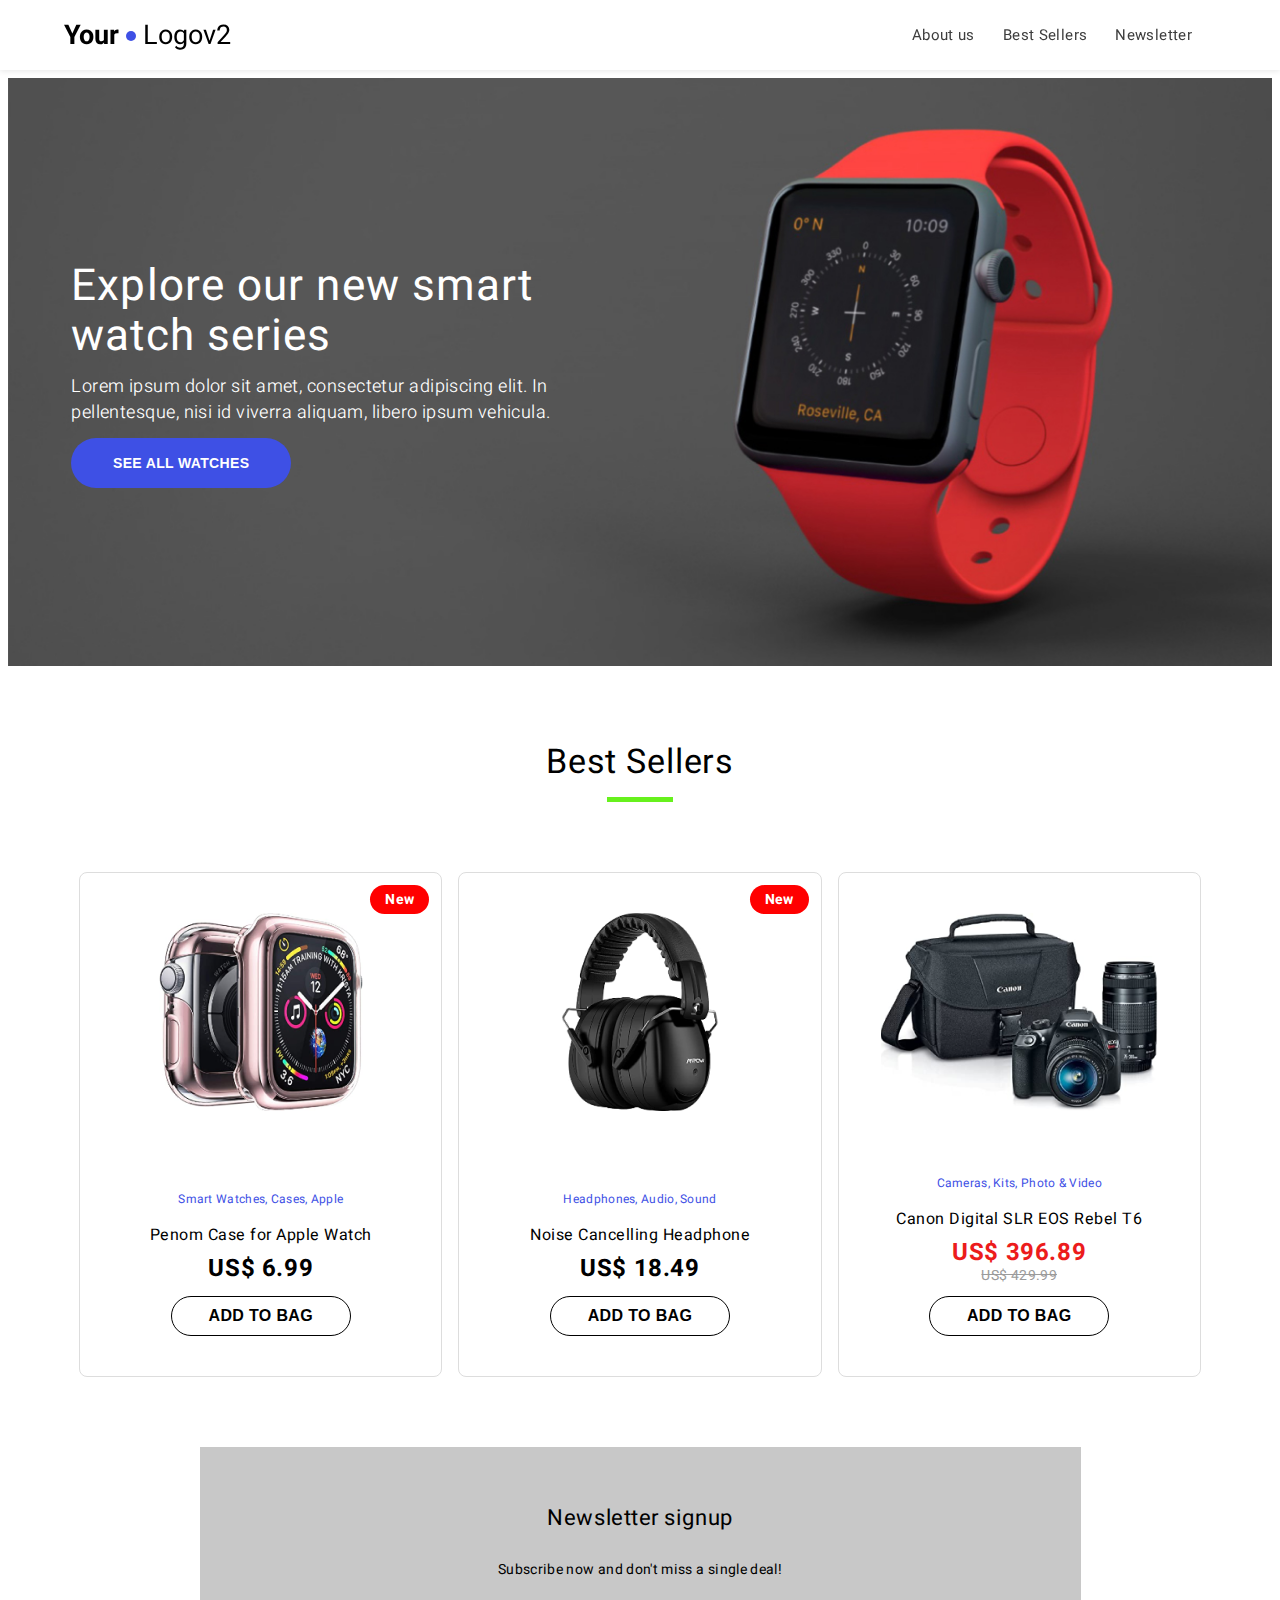
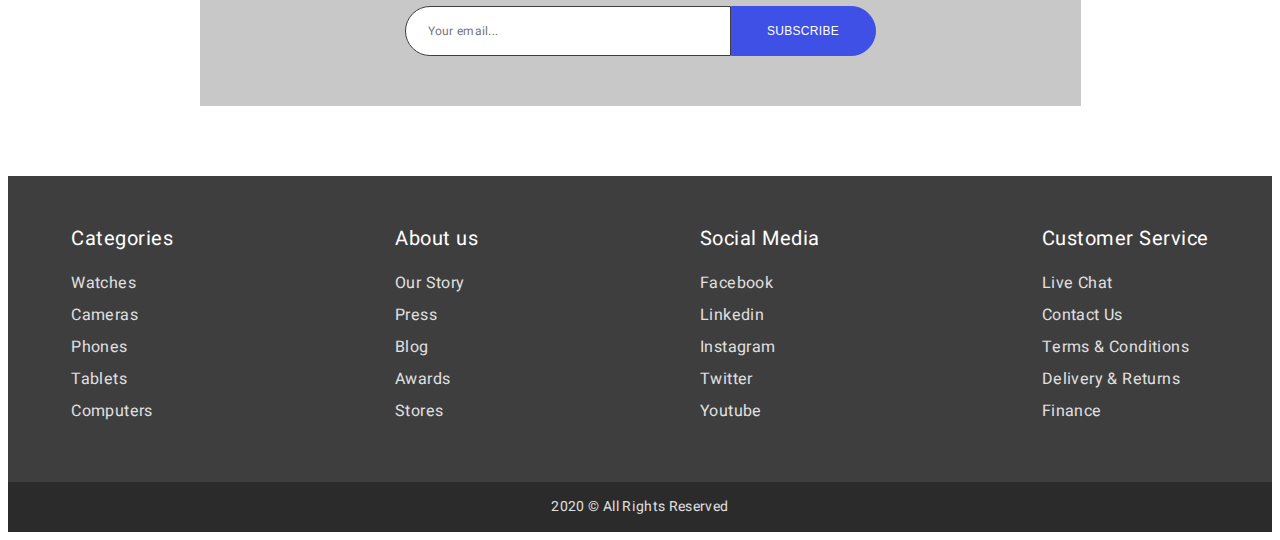
==== commit 30430fbe: "change logo" ====
--- a/index.html
+++ b/index.html
@@ -20,7 +20,7 @@
             <a href="index.html">
               <strong>Your</strong>
               <span class="blue-dot"></span> 
-              <span>Logo</span>
+              <span>Logov2</span>
             </a>
           </section>
           
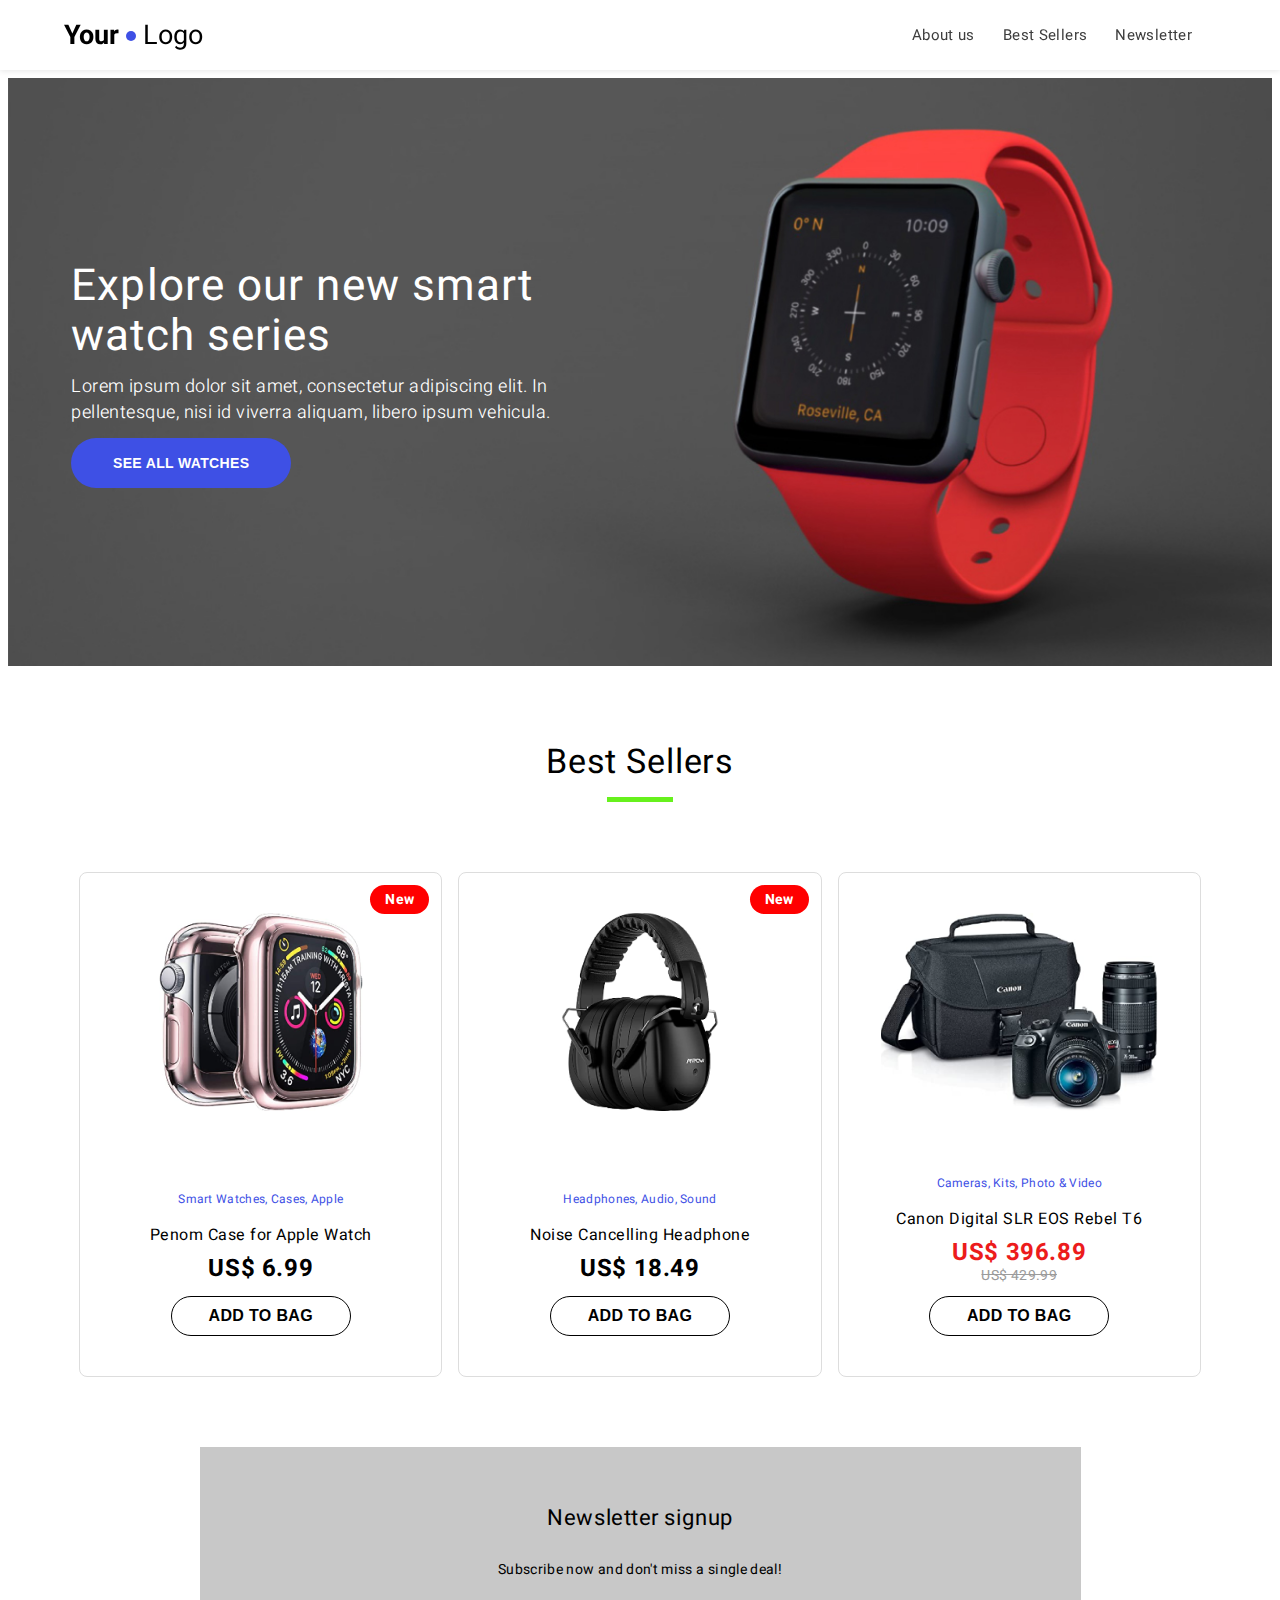
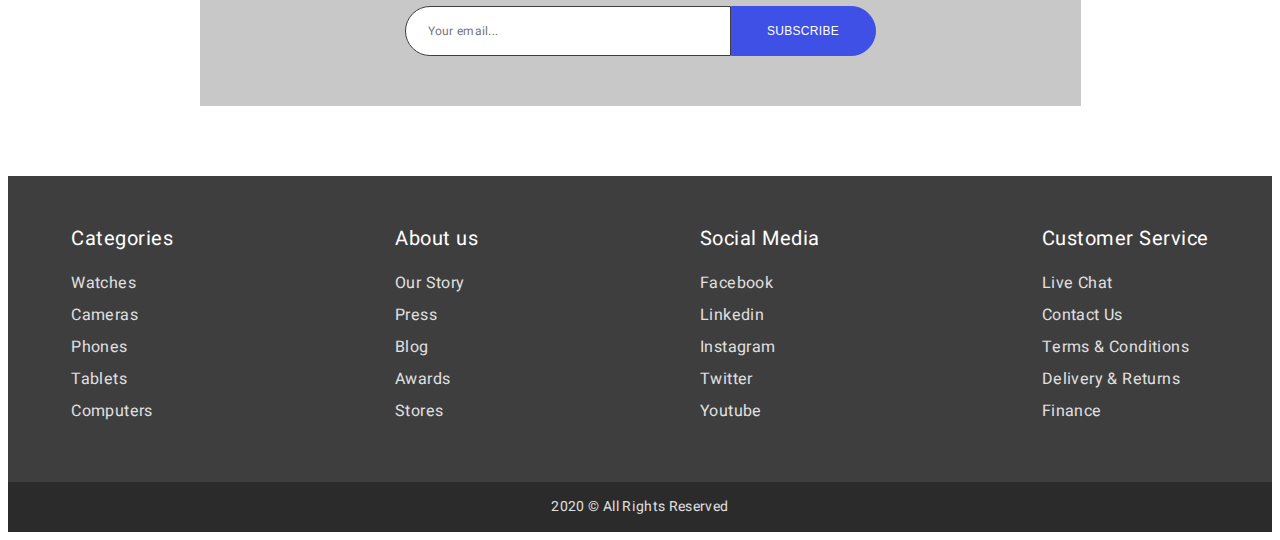
==== commit 3db9d2a2: "logo fixed" ====
--- a/index.html
+++ b/index.html
@@ -20,7 +20,7 @@
             <a href="index.html">
               <strong>Your</strong>
               <span class="blue-dot"></span> 
-              <span>Logov2</span>
+              <span>Logo</span>
             </a>
           </section>
           
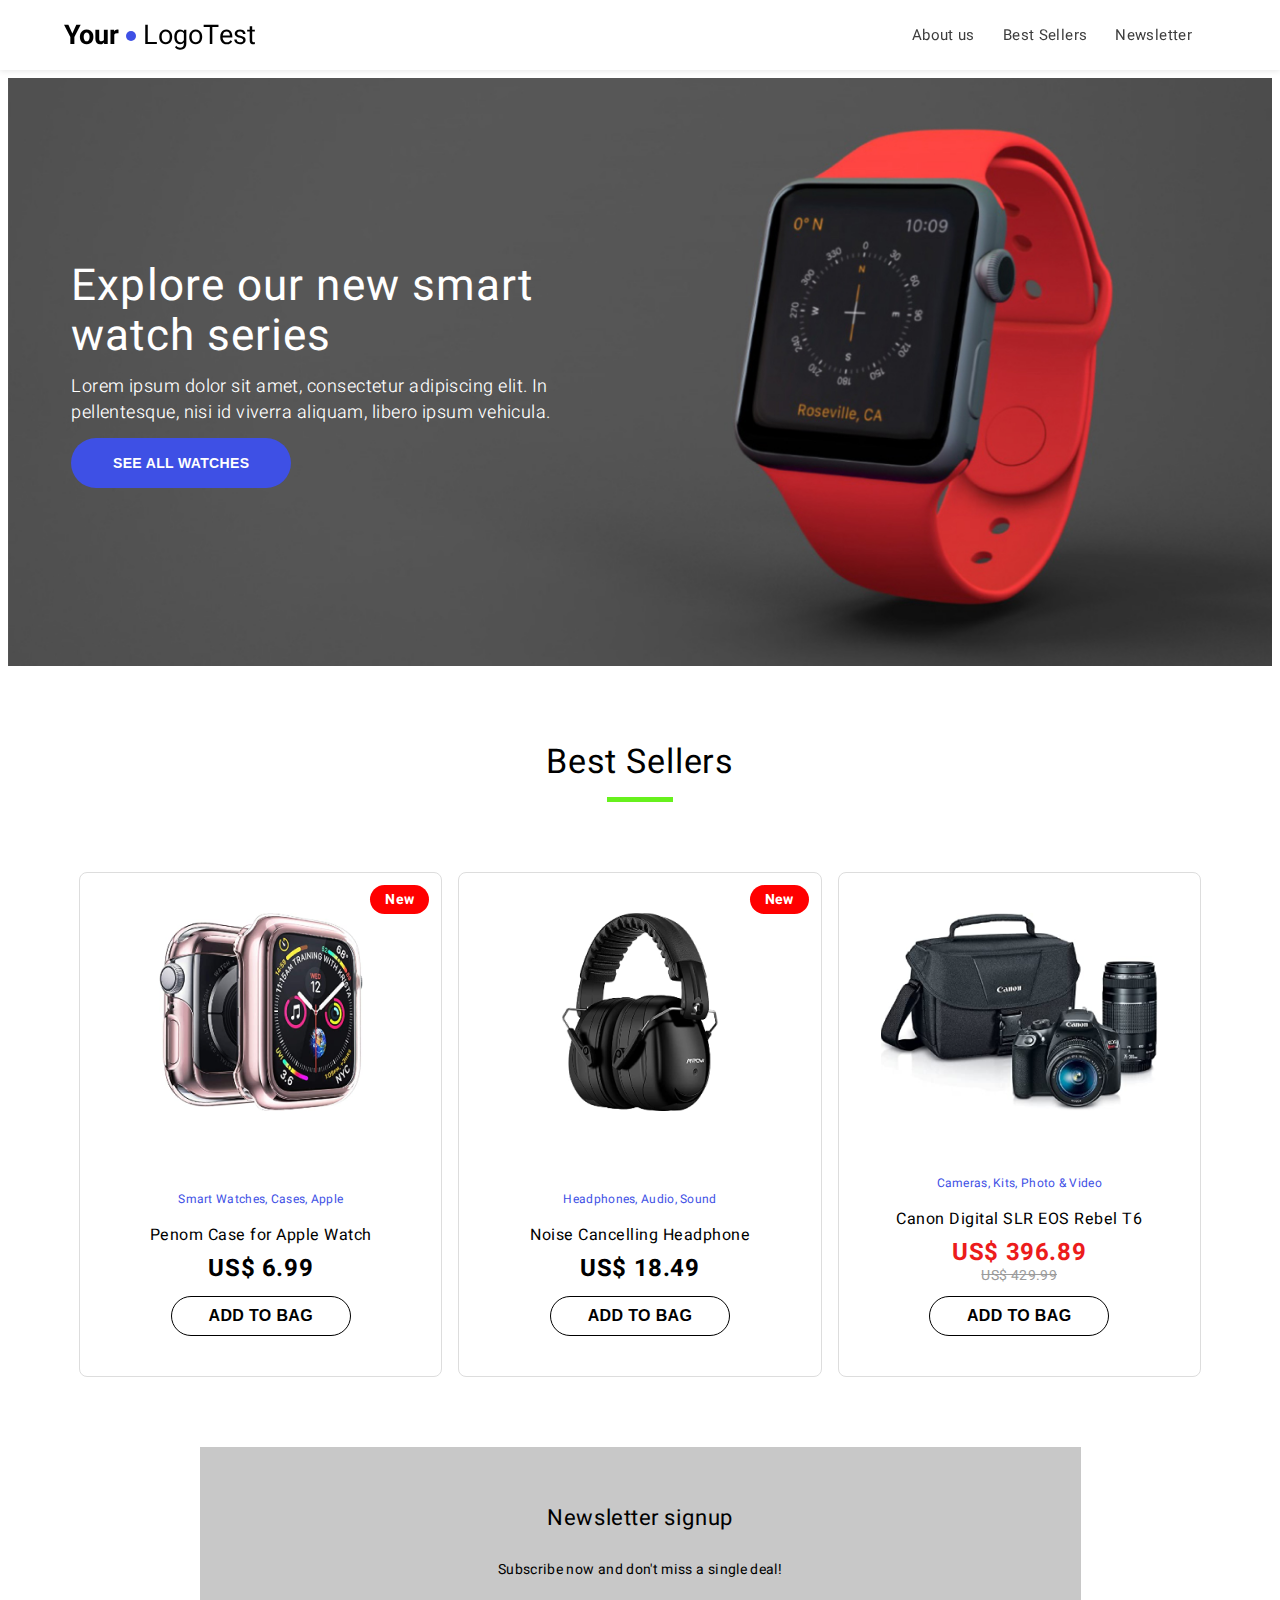
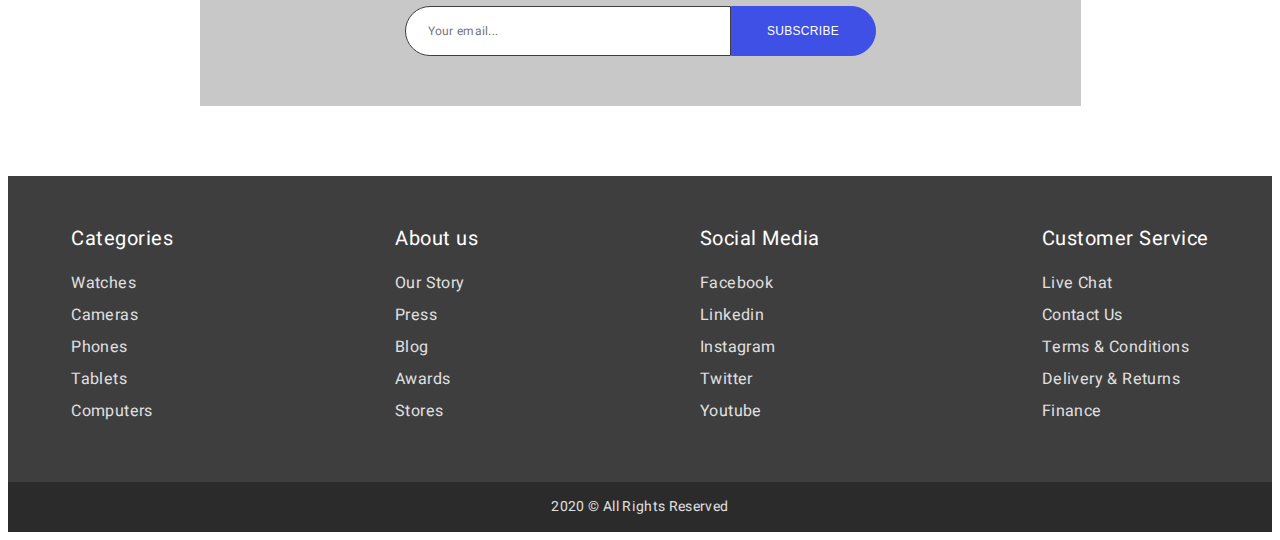
==== commit c8f82d63: "change logo" ====
--- a/index.html
+++ b/index.html
@@ -20,7 +20,7 @@
             <a href="index.html">
               <strong>Your</strong>
               <span class="blue-dot"></span> 
-              <span>Logo</span>
+              <span>LogoTest</span>
             </a>
           </section>
           
